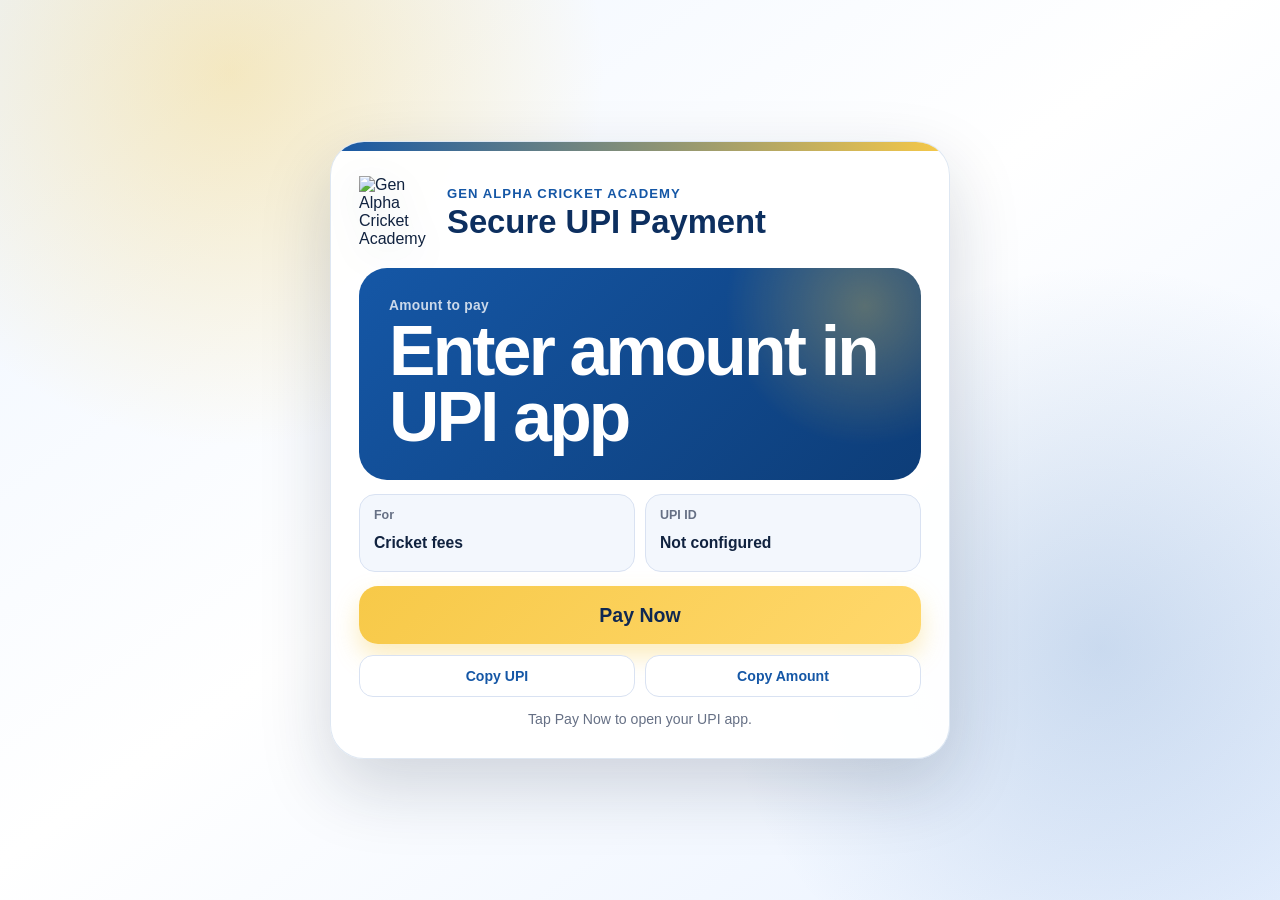
==== android-app/app/src/main/assets/pay.html @ 9b4ee872 "feat: use pay.html in native WebView for admission UPI payments, move fields to end of form" ====
<!DOCTYPE html>
<html lang="en">
  <head>
    <meta charset="UTF-8" />
    <meta name="viewport" content="width=device-width, initial-scale=1.0" />
    <meta name="theme-color" content="#1557a6" />
    <title>Pay Gen Alpha Cricket Academy</title>
    <link rel="icon" type="image/png" sizes="192x192" href="./assets/gen-alpha-favicon-192.png" />
    <script src="./supabase-config.js"></script>
    <style>
      :root {
        --blue: #1557a6;
        --deep: #0d2f5f;
        --gold: #f7c948;
        --ink: #10223f;
        --muted: #667085;
        --line: #d9e2f2;
        --soft: #f3f7fd;
        --card: rgba(255, 255, 255, 0.96);
      }

      * {
        box-sizing: border-box;
      }

      body {
        margin: 0;
        min-height: 100vh;
        display: grid;
        place-items: center;
        padding: clamp(18px, 4vw, 40px);
        color: var(--ink);
        font-family: "Trebuchet MS", Verdana, sans-serif;
        background:
          radial-gradient(circle at 18% 8%, rgba(247, 201, 72, 0.34), transparent 28%),
          radial-gradient(circle at 86% 72%, rgba(21, 87, 166, 0.18), transparent 30%),
          linear-gradient(145deg, #eef5ff 0%, #ffffff 48%, #e8f1ff 100%);
      }

      .pay-card {
        position: relative;
        width: min(620px, 100%);
        overflow: hidden;
        margin: 0 auto;
        border: 1px solid rgba(21, 87, 166, 0.14);
        border-radius: clamp(26px, 4vw, 34px);
        padding: clamp(18px, 4vw, 28px);
        background: var(--card);
        box-shadow: 0 28px 70px rgba(16, 34, 63, 0.18);
      }

      .pay-card::before {
        content: "";
        position: absolute;
        inset: 0 0 auto 0;
        height: 9px;
        background: linear-gradient(90deg, var(--blue), var(--gold));
      }

      .brand {
        display: flex;
        align-items: center;
        gap: 14px;
        margin: 6px 0 18px;
      }

      .brand img {
        width: clamp(58px, 11vw, 74px);
        height: clamp(58px, 11vw, 74px);
        object-fit: contain;
        filter: drop-shadow(0 10px 18px rgba(13, 47, 95, 0.12));
      }

      .eyebrow {
        margin: 0;
        color: var(--blue);
        font-size: clamp(0.72rem, 2vw, 0.82rem);
        font-weight: 800;
        letter-spacing: 0.08em;
        text-transform: uppercase;
      }

      h1 {
        margin: 3px 0 0;
        color: var(--deep);
        font-size: clamp(1.45rem, 5vw, 2.05rem);
        line-height: 1.08;
      }

      .amount-box {
        position: relative;
        overflow: hidden;
        margin: 0 0 14px;
        padding: clamp(20px, 5vw, 30px);
        border-radius: clamp(22px, 5vw, 28px);
        background:
          radial-gradient(circle at 90% 18%, rgba(247, 201, 72, 0.32), transparent 26%),
          linear-gradient(135deg, #1557a6, #0d3d78);
        color: white;
      }

      .amount-label {
        margin: 0 0 5px;
        color: rgba(255, 255, 255, 0.78);
        font-size: 0.86rem;
        font-weight: 800;
        letter-spacing: 0.02em;
      }

      .amount {
        margin: 0;
        font-size: clamp(2.65rem, 11vw, 4.35rem);
        line-height: 0.95;
        font-weight: 900;
        letter-spacing: -0.04em;
      }

      .detail-grid {
        display: grid;
        grid-template-columns: repeat(2, minmax(0, 1fr));
        gap: 10px;
        margin: 0 0 14px;
      }

      .detail {
        display: grid;
        gap: 6px;
        min-height: 78px;
        padding: 13px 14px;
        border: 1px solid var(--line);
        border-radius: 16px;
        background: var(--soft);
      }

      .detail span:first-child {
        color: var(--muted);
        font-size: 0.78rem;
        font-weight: 800;
      }

      .detail strong {
        text-align: left;
        overflow-wrap: anywhere;
        font-size: 0.98rem;
        line-height: 1.25;
      }

      .pay-button {
        width: 100%;
        border: 0;
        min-height: 58px;
        border-radius: 19px;
        padding: 0 20px;
        color: #0f2852;
        background: linear-gradient(135deg, var(--gold), #ffd86c);
        font-size: clamp(1.08rem, 3.8vw, 1.22rem);
        font-weight: 900;
        cursor: pointer;
        box-shadow: 0 12px 24px rgba(247, 201, 72, 0.36);
      }

      .secondary-row {
        display: grid;
        grid-template-columns: 1fr 1fr;
        gap: 10px;
        margin-top: 11px;
      }

      .secondary {
        border: 1px solid var(--line);
        border-radius: 14px;
        padding: 12px;
        color: var(--blue);
        background: white;
        font-size: 0.88rem;
        font-weight: 800;
        cursor: pointer;
      }

      .message {
        min-height: 19px;
        margin: 13px 0 0;
        color: var(--muted);
        font-size: 0.88rem;
        line-height: 1.4;
        text-align: center;
      }

      @media (max-width: 560px) {
        body {
          align-items: start;
          padding: 16px;
        }

        .pay-card {
          width: 100%;
          border-radius: 28px;
        }

        .detail-grid {
          grid-template-columns: 1fr;
        }

        .brand {
          align-items: flex-start;
        }

        .secondary-row {
          grid-template-columns: 1fr;
        }
      }
    </style>
  </head>
  <body>
    <main class="pay-card">
      <div class="brand">
        <img src="./assets/gen-alpha-favicon-192.png" alt="Gen Alpha Cricket Academy" />
        <div>
          <p class="eyebrow">Gen Alpha Cricket Academy</p>
          <h1>Secure UPI Payment</h1>
        </div>
      </div>

      <section class="amount-box">
        <p class="amount-label">Amount to pay</p>
        <p class="amount" id="amountText">Rs 0</p>
      </section>

      <div class="detail-grid">
        <div class="detail">
          <span>For</span>
          <strong id="playerText">Cricket fees</strong>
        </div>
        <div class="detail">
          <span>UPI ID</span>
          <strong id="upiText">Loading...</strong>
        </div>
      </div>

      <button class="pay-button" id="payButton" type="button">Pay Now</button>
      <div class="secondary-row">
        <button class="secondary" id="copyUpiButton" type="button">Copy UPI</button>
        <button class="secondary" id="copyAmountButton" type="button">Copy Amount</button>
      </div>
      <p class="message" id="messageText">Tap Pay Now to open your UPI app.</p>
    </main>

    <script>
      const params = new URLSearchParams(window.location.search);
      const config = window.GEN_ALPHA_PAYMENT_CONFIG || {};
      const supabaseConfig = window.GEN_ALPHA_SUPABASE_CONFIG || {};
      const upiId = String(config.upiId || "").trim();
      const payeeName = String(config.payeeName || "Gen Alpha Cricket Academy").trim();
      const amount = Number(params.get("a") || 0);
      const player = String(params.get("name") || "Cricket fees").trim();
      const plan = String(params.get("p") || "fees").trim();
      const reminderEventId = String(params.get("e") || "").trim();
      const amountText = document.getElementById("amountText");
      const playerText = document.getElementById("playerText");
      const upiText = document.getElementById("upiText");
      const messageText = document.getElementById("messageText");

      const formatAmount = (value) =>
        Number.isFinite(value) && value > 0
          ? `Rs ${value.toLocaleString("en-IN", { maximumFractionDigits: 2 })}`
          : "Enter amount in UPI app";

      const encode = (value) => encodeURIComponent(String(value || ""));
      const note = `Gen Alpha ${plan} fee - ${player}`;
      const upiUri = [
        `pa=${upiId}`,
        `pn=${encode(payeeName)}`,
        `tn=${encode(note)}`,
        amount > 0 ? `am=${amount.toFixed(2)}` : "",
        "cu=INR",
      ]
        .filter(Boolean)
        .join("&");

      amountText.textContent = formatAmount(amount);
      playerText.textContent = player;
      upiText.textContent = upiId || "Not configured";

      const copyText = async (value, label) => {
        try {
          await navigator.clipboard.writeText(value);
          messageText.textContent = `${label} copied.`;
        } catch {
          messageText.textContent = `Unable to copy ${label.toLowerCase()}.`;
        }
      };

      const notifyPaymentAttempt = async () => {
        if (!reminderEventId || !supabaseConfig.url) {
          return;
        }

        const notifyKey = `gen-alpha-payment-attempt-${reminderEventId}`;
        if (sessionStorage.getItem(notifyKey)) {
          return;
        }

        const endpoint = `${String(supabaseConfig.url).replace(/\/+$/, "")}/functions/v1/whatsapp-reminder`;
        const request = fetch(endpoint, {
          method: "POST",
          keepalive: true,
          headers: {
            "Content-Type": "application/json",
            ...(supabaseConfig.anonKey ? { apikey: supabaseConfig.anonKey } : {}),
          },
          body: JSON.stringify({
            action: "payment_attempted",
            eventId: reminderEventId,
          }),
        }).then((response) => {
          if (response.ok) {
            sessionStorage.setItem(notifyKey, "1");
          }
        });

        await Promise.race([
          request.catch(() => {}),
          new Promise((resolve) => window.setTimeout(resolve, 700)),
        ]);
      };

      document.getElementById("payButton").addEventListener("click", async () => {
        if (!upiId) {
          messageText.textContent = "UPI payment is not configured. Please contact academy staff.";
          return;
        }
        messageText.textContent = "Opening your UPI app...";
        await notifyPaymentAttempt();
        window.location.href = `upi://pay?${upiUri}`;
        window.setTimeout(() => {
          messageText.textContent = 'After payment, reply "Paid" on WhatsApp or send the payment screenshot.';
        }, 1600);
      });

      document.getElementById("copyUpiButton").addEventListener("click", () => copyText(upiId, "UPI ID"));
      document.getElementById("copyAmountButton").addEventListener("click", () => copyText(amount > 0 ? amount.toFixed(2) : "", "Amount"));
    </script>
  </body>
</html>
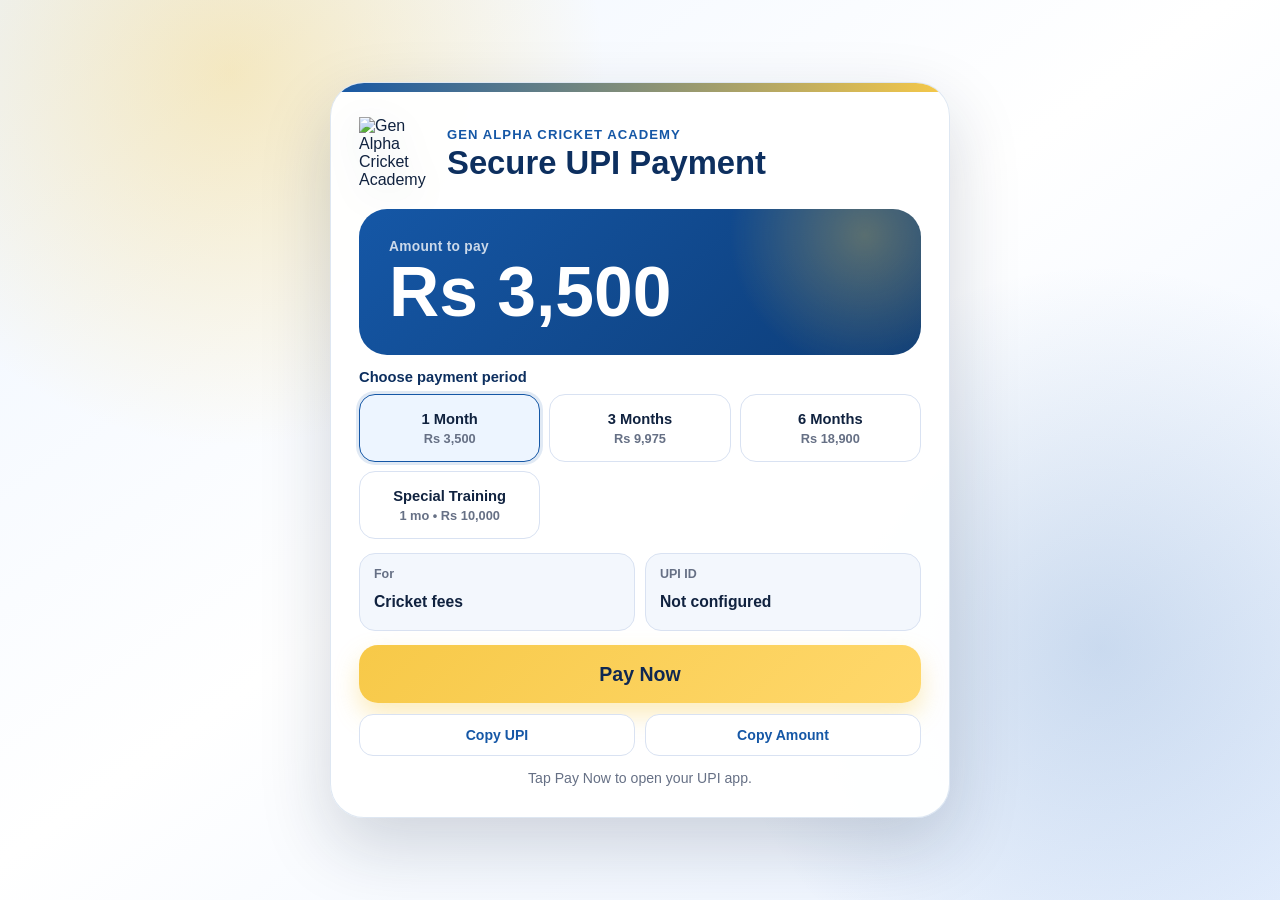
==== commit 0e349ddb: "v1.0.58 — point the app at the platform, not the dead project" ====
--- a/android-app/app/src/main/assets/pay.html
+++ b/android-app/app/src/main/assets/pay.html
@@ -112,7 +112,116 @@
         font-size: clamp(2.65rem, 11vw, 4.35rem);
         line-height: 0.95;
         font-weight: 900;
-        letter-spacing: -0.04em;
+        letter-spacing: 0;
+      }
+
+      .plan-section {
+        margin: 0 0 14px;
+      }
+
+      .plan-title {
+        margin: 0 0 9px;
+        color: var(--deep);
+        font-size: 0.92rem;
+        font-weight: 900;
+      }
+
+      .plan-grid {
+        display: grid;
+        grid-template-columns: repeat(3, minmax(0, 1fr));
+        gap: 9px;
+      }
+
+      .plan-button {
+        min-height: 68px;
+        border: 1px solid var(--line);
+        border-radius: 16px;
+        padding: 10px 8px;
+        background: #ffffff;
+        color: var(--ink);
+        cursor: pointer;
+        text-align: center;
+      }
+
+      .plan-button.is-selected {
+        border-color: var(--blue);
+        background: #edf5ff;
+        box-shadow: 0 0 0 3px rgba(21, 87, 166, 0.13);
+      }
+
+      .plan-button strong,
+      .plan-button span {
+        display: block;
+      }
+
+      .plan-button strong {
+        font-size: 0.92rem;
+        font-weight: 900;
+      }
+
+      .plan-button span {
+        margin-top: 4px;
+        color: var(--muted);
+        font-size: 0.8rem;
+        font-weight: 800;
+      }
+
+      .special-months {
+        display: none;
+        align-items: center;
+        justify-content: space-between;
+        gap: 14px;
+        margin-top: 10px;
+        padding: 13px 14px;
+        border: 1px solid rgba(21, 87, 166, 0.2);
+        border-radius: 16px;
+        background: #f7faff;
+      }
+
+      .special-months.is-visible {
+        display: flex;
+      }
+
+      .special-months-copy strong,
+      .special-months-copy span {
+        display: block;
+      }
+
+      .special-months-copy strong {
+        color: var(--deep);
+        font-size: 0.9rem;
+      }
+
+      .special-months-copy span {
+        margin-top: 3px;
+        color: var(--muted);
+        font-size: 0.76rem;
+        line-height: 1.35;
+      }
+
+      .month-counter {
+        display: grid;
+        grid-template-columns: 42px 48px 42px;
+        align-items: center;
+        overflow: hidden;
+        border: 1px solid var(--line);
+        border-radius: 14px;
+        background: white;
+      }
+
+      .month-counter button {
+        min-height: 42px;
+        border: 0;
+        color: var(--blue);
+        background: white;
+        font-size: 1.35rem;
+        font-weight: 900;
+        cursor: pointer;
+      }
+
+      .month-counter strong {
+        text-align: center;
+        font-size: 1rem;
       }
 
       .detail-grid {
@@ -166,6 +275,53 @@
         margin-top: 11px;
       }
 
+      .upi-options {
+        display: none;
+        margin-top: 12px;
+        padding: 12px;
+        border: 1px solid var(--line);
+        border-radius: 18px;
+        background: #ffffff;
+      }
+
+      .upi-options.is-visible {
+        display: block;
+      }
+
+      .upi-options-title {
+        margin: 0 0 10px;
+        color: var(--deep);
+        font-size: 0.9rem;
+        font-weight: 900;
+        text-align: center;
+      }
+
+      .upi-app-grid {
+        display: grid;
+        grid-template-columns: repeat(2, minmax(0, 1fr));
+        gap: 9px;
+      }
+
+      .upi-app-button {
+        border: 1px solid var(--line);
+        border-radius: 14px;
+        min-height: 46px;
+        padding: 10px 12px;
+        color: var(--ink);
+        background: var(--soft);
+        font-size: 0.9rem;
+        font-weight: 900;
+        cursor: pointer;
+      }
+
+      .upi-options-note {
+        margin: 10px 0 0;
+        color: var(--muted);
+        font-size: 0.8rem;
+        line-height: 1.35;
+        text-align: center;
+      }
+
       .secondary {
         border: 1px solid var(--line);
         border-radius: 14px;
@@ -201,11 +357,29 @@
           grid-template-columns: 1fr;
         }
 
+        .plan-grid {
+          grid-template-columns: 1fr;
+        }
+
+        .special-months {
+          align-items: stretch;
+          flex-direction: column;
+        }
+
+        .month-counter {
+          align-self: stretch;
+          grid-template-columns: 1fr 64px 1fr;
+        }
+
         .brand {
           align-items: flex-start;
         }
 
         .secondary-row {
+          grid-template-columns: 1fr;
+        }
+
+        .upi-app-grid {
           grid-template-columns: 1fr;
         }
       }
@@ -226,6 +400,22 @@
         <p class="amount" id="amountText">Rs 0</p>
       </section>
 
+      <section class="plan-section" id="planSection">
+        <p class="plan-title">Choose payment period</p>
+        <div class="plan-grid" id="planGrid"></div>
+        <div class="special-months" id="specialMonthsControl">
+          <div class="special-months-copy">
+            <strong>Special Training duration</strong>
+            <span id="specialDiscountText">₹10,000 per month</span>
+          </div>
+          <div class="month-counter" aria-label="Special Training months">
+            <button id="decreaseSpecialMonths" type="button" aria-label="Decrease months">−</button>
+            <strong id="specialMonthsText">1</strong>
+            <button id="increaseSpecialMonths" type="button" aria-label="Increase months">+</button>
+          </div>
+        </div>
+      </section>
+
       <div class="detail-grid">
         <div class="detail">
           <span>For</span>
@@ -238,6 +428,17 @@
       </div>
 
       <button class="pay-button" id="payButton" type="button">Pay Now</button>
+      <section class="upi-options" id="upiOptions" aria-live="polite">
+        <p class="upi-options-title">Choose your UPI app</p>
+        <div class="upi-app-grid">
+          <button class="upi-app-button" type="button" data-upi-app="phonepe">PhonePe</button>
+          <button class="upi-app-button" type="button" data-upi-app="gpay">Google Pay</button>
+          <button class="upi-app-button" type="button" data-upi-app="paytm">Paytm</button>
+          <button class="upi-app-button" type="button" data-upi-app="bhim">BHIM</button>
+          <button class="upi-app-button" type="button" data-upi-app="generic">Other UPI app</button>
+        </div>
+        <p class="upi-options-note">If an app does not open, copy the UPI ID and amount below.</p>
+      </section>
       <div class="secondary-row">
         <button class="secondary" id="copyUpiButton" type="button">Copy UPI</button>
         <button class="secondary" id="copyAmountButton" type="button">Copy Amount</button>
@@ -255,31 +456,156 @@
       const player = String(params.get("name") || "Cricket fees").trim();
       const plan = String(params.get("p") || "fees").trim();
       const reminderEventId = String(params.get("e") || "").trim();
+      const requestedInitialMonths = Number(params.get("m") || 1);
+      const initialMonths = Number.isFinite(requestedInitialMonths)
+        ? Math.min(36, Math.max(1, Math.floor(requestedInitialMonths)))
+        : 1;
       const amountText = document.getElementById("amountText");
       const playerText = document.getElementById("playerText");
       const upiText = document.getElementById("upiText");
       const messageText = document.getElementById("messageText");
+      const upiOptions = document.getElementById("upiOptions");
+      const planGrid = document.getElementById("planGrid");
+      const planSection = document.getElementById("planSection");
+      const specialMonthsControl = document.getElementById("specialMonthsControl");
+      const specialMonthsText = document.getElementById("specialMonthsText");
+      const specialDiscountText = document.getElementById("specialDiscountText");
+      const basePlanOptions = [
+        { id: "monthly", label: "1 Month", months: 1, amount: 3500 },
+        { id: "quarterly", label: "3 Months", months: 3, amount: 9975 },
+        { id: "halfyearly", label: "6 Months", months: 6, amount: 18900 },
+        { id: "special", label: "Special Training", months: 1, amount: 10000, customMonths: true, minMonths: 1, maxMonths: 36 },
+      ];
+      const planLabelToId = {
+        "1 month": "monthly",
+        monthly: "monthly",
+        "3 months": "quarterly",
+        quarterly: "quarterly",
+        "6 months": "halfyearly",
+        halfyearly: "halfyearly",
+        special: "special",
+        "special training": "special",
+      };
+      let paymentOptions = basePlanOptions;
+      let selectedPlanId = planLabelToId[plan.toLowerCase()] || "";
+      let selectedAmount = Number.isFinite(amount) && amount > 0 ? amount : 0;
+      let selectedPlanLabel = plan || "fees";
+      let playerName = player;
+      let selectedMonths = initialMonths;
+
+      const specialDiscountRate = (months) => months >= 6 ? 0.1 : (months >= 3 ? 0.05 : 0);
+      const specialAmount = (months) => Math.round(10000 * months * (1 - specialDiscountRate(months)));
+      const clampSpecialMonths = (months) => Math.min(36, Math.max(1, Math.floor(Number(months || 1))));
 
       const formatAmount = (value) =>
         Number.isFinite(value) && value > 0
           ? `Rs ${value.toLocaleString("en-IN", { maximumFractionDigits: 2 })}`
           : "Enter amount in UPI app";
 
+      const rupees = (value) =>
+        Number(value || 0).toLocaleString("en-IN", { maximumFractionDigits: 0 });
+
       const encode = (value) => encodeURIComponent(String(value || ""));
-      const note = `Gen Alpha ${plan} fee - ${player}`;
-      const upiUri = [
-        `pa=${upiId}`,
-        `pn=${encode(payeeName)}`,
-        `tn=${encode(note)}`,
-        amount > 0 ? `am=${amount.toFixed(2)}` : "",
-        "cu=INR",
-      ]
-        .filter(Boolean)
-        .join("&");
-
-      amountText.textContent = formatAmount(amount);
-      playerText.textContent = player;
+
+      const currentOption = () =>
+        paymentOptions.find((option) => option.id === selectedPlanId) ||
+        paymentOptions[0];
+
+      const currentAmount = () => {
+        const option = currentOption();
+        return selectedAmount || Number(option?.amount || 0);
+      };
+
+      const currentPlanLabel = () => {
+        const option = currentOption();
+        if (option?.id === "special") {
+          return `Special Training (${selectedMonths} month${selectedMonths === 1 ? "" : "s"})`;
+        }
+        return option?.label || selectedPlanLabel || "fees";
+      };
+
+      const renderSpecialMonths = () => {
+        const isSpecial = selectedPlanId === "special";
+        specialMonthsControl.classList.toggle("is-visible", isSpecial);
+        if (!isSpecial) return;
+        specialMonthsText.textContent = String(selectedMonths);
+        const discount = specialDiscountRate(selectedMonths);
+        specialDiscountText.textContent = discount > 0
+          ? `₹10,000/month • ${Math.round(discount * 100)}% multi-month discount applied`
+          : "₹10,000 per month";
+      };
+
+      const buildUpiUri = () => {
+        const amountDue = currentAmount();
+        const note = `Gen Alpha ${currentPlanLabel()} fee - ${playerName}`;
+        return [
+          `pa=${upiId}`,
+          `pn=${encode(payeeName)}`,
+          `tn=${encode(note)}`,
+          amountDue > 0 ? `am=${amountDue.toFixed(2)}` : "",
+          "cu=INR",
+        ]
+          .filter(Boolean)
+          .join("&");
+      };
+
+      const buildUpiLinks = () => {
+        const upiUri = buildUpiUri();
+        return {
+          generic: `upi://pay?${upiUri}`,
+          phonepe: `phonepe://pay?${upiUri}`,
+          gpay: `gpay://upi/pay?${upiUri}`,
+          paytm: `paytmmp://pay?${upiUri}`,
+          bhim: `bhim://upi/pay?${upiUri}`,
+        };
+      };
+
+      const renderPlanOptions = () => {
+        if (!paymentOptions.length) {
+          planSection.style.display = "none";
+          return;
+        }
+        planSection.style.display = "";
+        planGrid.innerHTML = paymentOptions.map((option) => `
+          <button class="plan-button${option.id === selectedPlanId ? " is-selected" : ""}" type="button" data-plan-id="${option.id}">
+            <strong>${option.label}</strong>
+            <span>${option.id === "special" ? `${option.months} mo • ` : ""}Rs ${rupees(option.amount)}</span>
+          </button>
+        `).join("");
+        renderSpecialMonths();
+      };
+
+      const selectPlan = (planId, requestedMonths = 0, amountOverride = 0) => {
+        const option = paymentOptions.find((item) => item.id === planId) || paymentOptions[0];
+        if (!option) return;
+        selectedPlanId = option.id;
+        selectedPlanLabel = option.label;
+        if (option.id === "special") {
+          selectedMonths = clampSpecialMonths(requestedMonths || selectedMonths || option.months || 1);
+          option.months = selectedMonths;
+          option.amount = specialAmount(selectedMonths);
+          selectedAmount = option.amount;
+        } else {
+          selectedMonths = Number(option.months || 0);
+          selectedAmount = Number(amountOverride || option.amount || 0);
+        }
+        amountText.textContent = formatAmount(selectedAmount);
+        renderPlanOptions();
+      };
+
+      amountText.textContent = formatAmount(selectedAmount || currentAmount());
+      playerText.textContent = playerName;
       upiText.textContent = upiId || "Not configured";
+
+      const isAppleTouchDevice = () =>
+        /iPad|iPhone|iPod/.test(navigator.userAgent) ||
+        (navigator.platform === "MacIntel" && navigator.maxTouchPoints > 1);
+
+      if (!selectedPlanId) {
+        selectPlan("monthly");
+      } else {
+        selectPlan(selectedPlanId, initialMonths, selectedAmount);
+      }
 
       const copyText = async (value, label) => {
         try {
@@ -292,15 +618,16 @@
 
       const notifyPaymentAttempt = async () => {
         if (!reminderEventId || !supabaseConfig.url) {
-          return;
-        }
-
-        const notifyKey = `gen-alpha-payment-attempt-${reminderEventId}`;
+          return false;
+        }
+
+        const notifyKey = `gen-alpha-payment-attempt-${reminderEventId}-${selectedPlanId}-${selectedMonths}`;
         if (sessionStorage.getItem(notifyKey)) {
-          return;
-        }
-
-        const endpoint = `${String(supabaseConfig.url).replace(/\/+$/, "")}/functions/v1/whatsapp-reminder`;
+          return true;
+        }
+
+        // genalpha-whatsapp, NOT whatsapp-reminder: since the cutover this project hosts both, and whatsapp-reminder is the PLATFORM's engine for raj/mpp/demo, which has no payment_options action.
+        const endpoint = `${String(supabaseConfig.url).replace(/\/+$/, "")}/functions/v1/genalpha-whatsapp`;
         const request = fetch(endpoint, {
           method: "POST",
           keepalive: true,
@@ -311,17 +638,166 @@
           body: JSON.stringify({
             action: "payment_attempted",
             eventId: reminderEventId,
+            selectedPlan: selectedPlanId,
+            selectedMonths,
           }),
-        }).then((response) => {
+        }).then(async (response) => {
           if (response.ok) {
             sessionStorage.setItem(notifyKey, "1");
+            return true;
           }
+          console.warn("Unable to send the WhatsApp payment follow-up.", await response.text());
+          return false;
+        }).catch((error) => {
+          console.warn("Unable to send the WhatsApp payment follow-up.", error);
+          return false;
         });
 
-        await Promise.race([
-          request.catch(() => {}),
-          new Promise((resolve) => window.setTimeout(resolve, 700)),
+        return await Promise.race([
+          request,
+          new Promise((resolve) => window.setTimeout(() => resolve(false), 4000)),
         ]);
+      };
+
+      const applyRemotePaymentOptions = (payload) => {
+        if (!payload?.success) return;
+        if (payload.playerName) {
+          playerName = String(payload.playerName);
+          playerText.textContent = playerName;
+        }
+        if (Array.isArray(payload.options) && payload.options.length) {
+          paymentOptions = payload.options.map((option) => ({
+            id: String(option.id || ""),
+            label: String(option.label || ""),
+            months: Number(option.months || 0),
+            amount: Number(option.amount || 0),
+            customMonths: Boolean(option.customMonths),
+            minMonths: Number(option.minMonths || option.months || 1),
+            maxMonths: Number(option.maxMonths || option.months || 36),
+          })).filter((option) => option.id && option.label && option.amount > 0);
+        }
+        selectedAmount = 0;
+        selectPlan(
+          payload.defaultPlan || selectedPlanId || "monthly",
+          Number(payload.selectedMonths || initialMonths),
+        );
+      };
+
+      const loadPaymentOptions = async () => {
+        if (!reminderEventId || !supabaseConfig.url) return;
+        try {
+          const endpoint = `${String(supabaseConfig.url).replace(/\/+$/, "")}/functions/v1/genalpha-whatsapp`;
+          const response = await fetch(endpoint, {
+            method: "POST",
+            headers: {
+              "Content-Type": "application/json",
+              ...(supabaseConfig.anonKey ? { apikey: supabaseConfig.anonKey } : {}),
+            },
+            body: JSON.stringify({
+              action: "payment_options",
+              eventId: reminderEventId,
+            }),
+          });
+          if (!response.ok) return;
+          applyRemotePaymentOptions(await response.json());
+        } catch {
+          // The embedded query params and default plan amounts remain usable offline.
+        }
+      };
+
+      const showUpiOptions = () => {
+        upiOptions.classList.add("is-visible");
+        messageText.textContent = "Choose your UPI app. If it does not open, copy the UPI ID and amount.";
+      };
+
+
+      // DID A UPI APP ACTUALLY OPEN, AND FOR HOW LONG?
+      //
+      // A upi:// intent gives the page no callback — the browser cannot be
+      // told whether the payment succeeded. That needs a payment gateway,
+      // and it is exactly why this flow asks for a screenshot instead.
+      //
+      // What the page CAN see is whether it lost visibility right after
+      // the intent fired. If an app opened, the tab is backgrounded within
+      // a moment; if nothing is installed or the intent was blocked, the
+      // page just sits there. And when the parent comes back, the gap
+      // tells us roughly what happened:
+      //
+      //   never left            no UPI app opened at all
+      //   back in a few seconds opened it and bailed
+      //   back after a while    was in a payment flow
+      //
+      // That is what lets the follow-up nudge say something specific two
+      // minutes later instead of nagging everyone identically.
+      const watchForUpiApp = () => {
+        const firedAt = Date.now();
+        let opened = false;
+
+        const report = (body) => {
+          const endpoint = `${String(supabaseConfig.url).replace(/\/+$/, "")}/functions/v1/genalpha-whatsapp`;
+          fetch(endpoint, {
+            method: "POST",
+            keepalive: true,
+            headers: {
+              "Content-Type": "application/json",
+              ...(supabaseConfig.anonKey ? { apikey: supabaseConfig.anonKey } : {}),
+            },
+            body: JSON.stringify({ eventId: reminderEventId, ...body }),
+          }).catch(() => {});
+        };
+
+        const onHide = () => {
+          if (document.visibilityState !== "hidden" || opened) return;
+          opened = true;
+          report({ action: "upi_app_opened", openedAt: new Date().toISOString() });
+        };
+        document.addEventListener("visibilitychange", onHide);
+
+        // Back on the page: report the gap, once.
+        const onShow = () => {
+          if (document.visibilityState !== "visible" || !opened) return;
+          document.removeEventListener("visibilitychange", onHide);
+          document.removeEventListener("visibilitychange", onShow);
+          report({
+            action: "upi_app_returned",
+            secondsAway: Math.round((Date.now() - firedAt) / 1000),
+          });
+        };
+        document.addEventListener("visibilitychange", onShow);
+
+        // Still here after 2.5s means nothing opened. Worth knowing: the
+        // parent tapped and got nowhere, which is a different problem from
+        // paying and forgetting the screenshot.
+        window.setTimeout(() => {
+          if (opened) return;
+          document.removeEventListener("visibilitychange", onHide);
+          document.removeEventListener("visibilitychange", onShow);
+          report({ action: "upi_app_not_opened" });
+        }, 2500);
+      };
+
+      const openUpiApp = async (appName = "generic") => {
+        // Open the UPI app FIRST, then tell the academy.
+        //
+        // This used to await notifyPaymentAttempt(), which is a round trip
+        // to an edge function raced against a 4-second timeout — so a
+        // parent tapping Pay Now waited on a cold function start before
+        // their UPI app appeared. On a phone that reads as the button
+        // being broken, and the whole point of this template is that
+        // paying is one tap.
+        //
+        // Nothing is lost by not waiting: the fetch already sets
+        // keepalive: true, which is precisely the flag that lets a request
+        // finish after the page navigates away.
+        const upiLinks = buildUpiLinks();
+        const targetUrl = upiLinks[appName] || upiLinks.generic;
+        void notifyPaymentAttempt();
+        messageText.textContent = "Opening your UPI app...";
+        watchForUpiApp();
+        window.location.href = targetUrl;
+        window.setTimeout(() => {
+          messageText.textContent = 'After payment, send the payment screenshot on WhatsApp so the academy can verify it.';
+        }, 1600);
       };
 
       document.getElementById("payButton").addEventListener("click", async () => {
@@ -329,16 +805,41 @@
           messageText.textContent = "UPI payment is not configured. Please contact academy staff.";
           return;
         }
-        messageText.textContent = "Opening your UPI app...";
-        await notifyPaymentAttempt();
-        window.location.href = `upi://pay?${upiUri}`;
-        window.setTimeout(() => {
-          messageText.textContent = 'After payment, reply "Paid" on WhatsApp or send the payment screenshot.';
-        }, 1600);
+        if (isAppleTouchDevice()) {
+          // Same reasoning: show the chooser immediately, notify behind it.
+          void notifyPaymentAttempt();
+          showUpiOptions();
+          return;
+        }
+        await openUpiApp("generic");
       });
 
+      document.querySelectorAll("[data-upi-app]").forEach((button) => {
+        button.addEventListener("click", async () => {
+          if (!upiId) {
+            messageText.textContent = "UPI payment is not configured. Please contact academy staff.";
+            return;
+          }
+          await openUpiApp(button.dataset.upiApp || "generic");
+        });
+      });
+
+      planGrid.addEventListener("click", (event) => {
+        const button = event.target.closest("[data-plan-id]");
+        if (!button) return;
+        selectPlan(button.dataset.planId);
+      });
+
+      document.getElementById("decreaseSpecialMonths").addEventListener("click", () => {
+        selectPlan("special", selectedMonths - 1);
+      });
+      document.getElementById("increaseSpecialMonths").addEventListener("click", () => {
+        selectPlan("special", selectedMonths + 1);
+      });
+
       document.getElementById("copyUpiButton").addEventListener("click", () => copyText(upiId, "UPI ID"));
-      document.getElementById("copyAmountButton").addEventListener("click", () => copyText(amount > 0 ? amount.toFixed(2) : "", "Amount"));
+      document.getElementById("copyAmountButton").addEventListener("click", () => copyText(currentAmount() > 0 ? currentAmount().toFixed(2) : "", "Amount"));
+      void loadPaymentOptions();
     </script>
   </body>
 </html>
